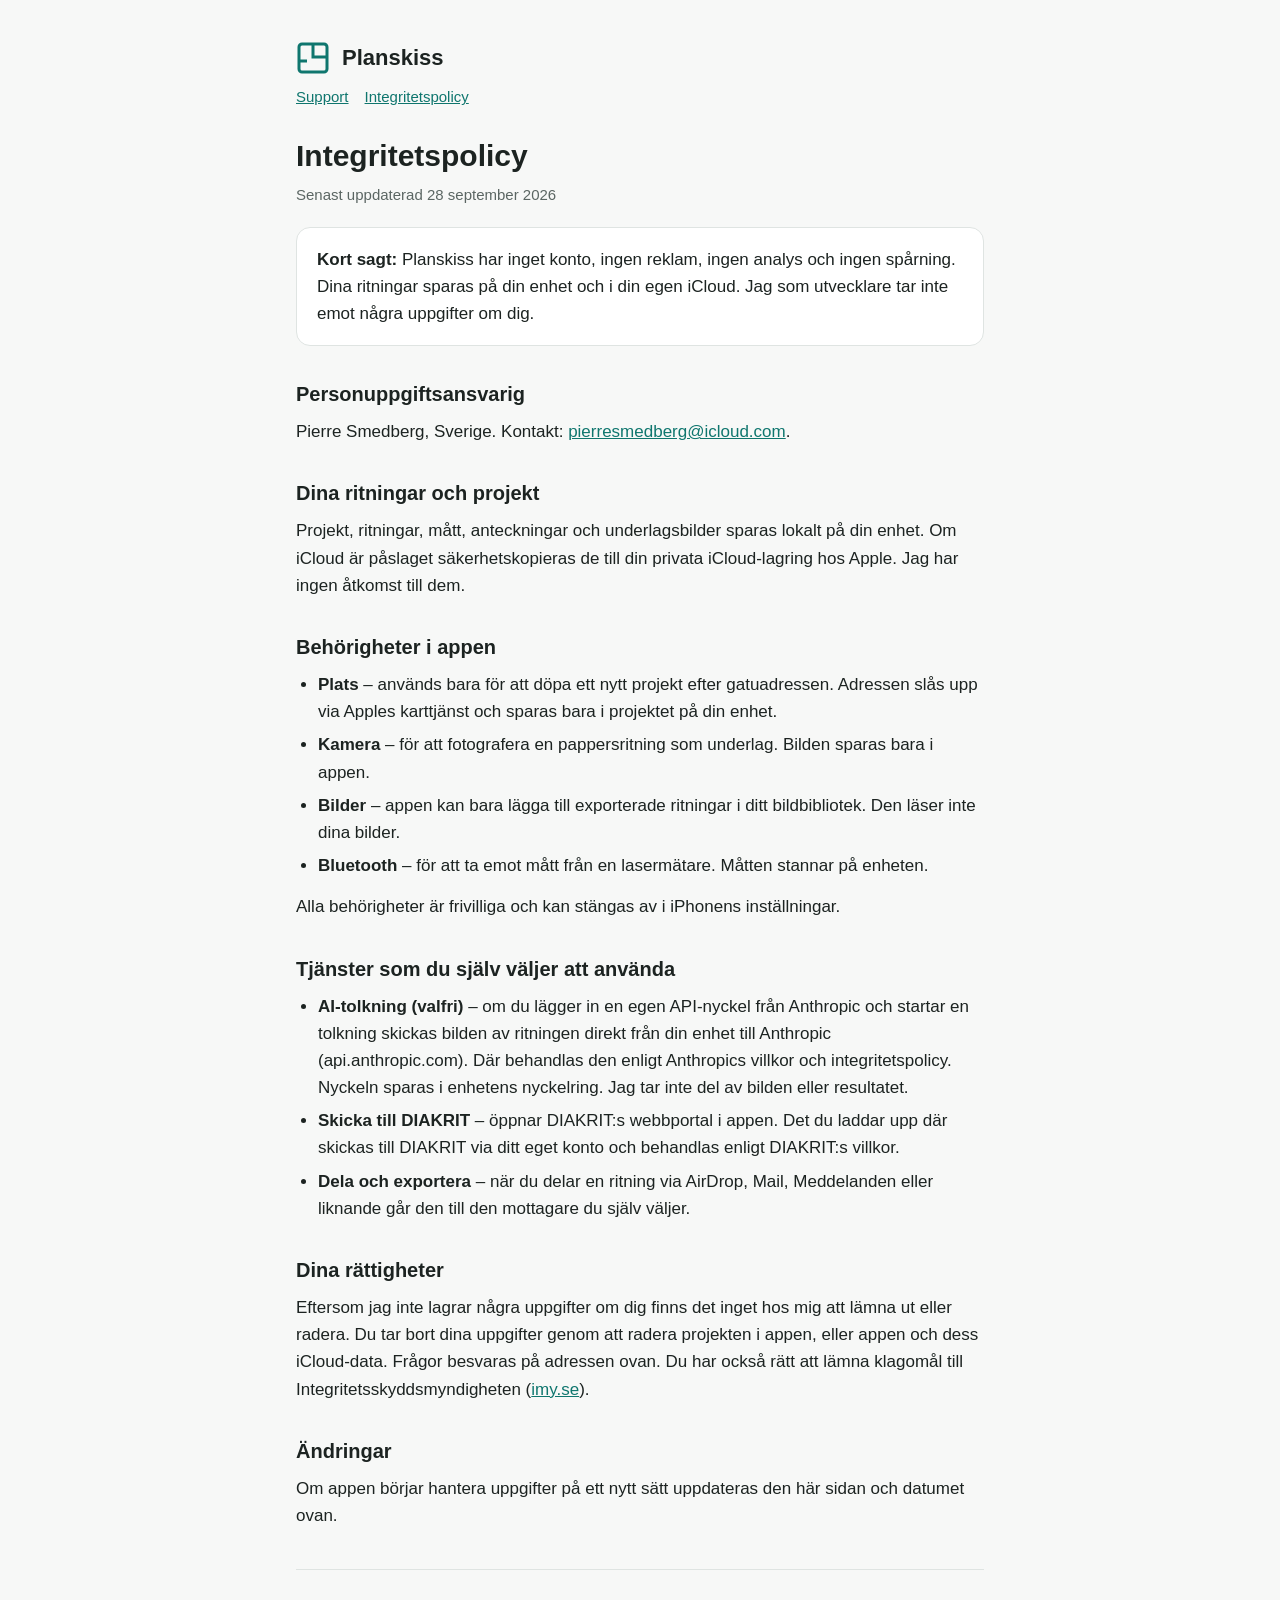
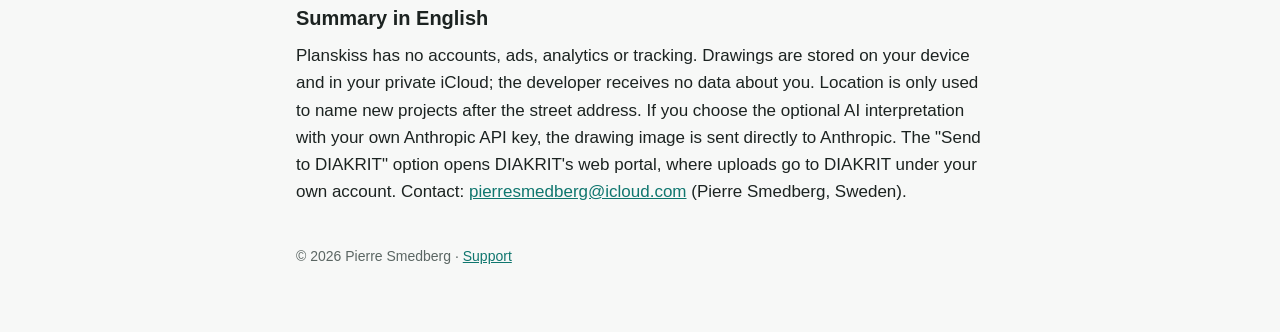
==== integritet.html @ 8eae8f8f "Support- och integritetssida för Planskiss Co-Authored-By: Claude Opus 5.5 <noreply@anthropic.com>" ====
<!doctype html>
<html lang="sv">
<head>
<meta charset="utf-8">
<meta name="viewport" content="width=device-width, initial-scale=1">
<title>Planskiss – Integritetspolicy</title>
<meta name="description" content="Integritetspolicy för appen Planskiss.">
<link rel="stylesheet" href="style.css">
</head>
<body>
<main>
  <header>
    <div class="brand">
      <svg width="34" height="34" viewBox="0 0 34 34" aria-hidden="true"><rect x="3" y="3" width="28" height="28" rx="3" fill="none" stroke="var(--accent)" stroke-width="3"/><path d="M17 3v13h14M3 20h8" fill="none" stroke="var(--accent)" stroke-width="3"/></svg>
      Planskiss
    </div>
    <nav><a href="./">Support</a><a href="integritet.html">Integritetspolicy</a></nav>
  </header>

  <h1>Integritetspolicy</h1>
  <p class="muted">Senast uppdaterad 28 september 2026</p>

  <div class="card">
    <p><strong>Kort sagt:</strong> Planskiss har inget konto, ingen reklam, ingen analys och ingen spårning. Dina ritningar sparas på din enhet och i din egen iCloud. Jag som utvecklare tar inte emot några uppgifter om dig.</p>
  </div>

  <h2>Personuppgiftsansvarig</h2>
  <p>Pierre Smedberg, Sverige. Kontakt: <a href="mailto:pierresmedberg@icloud.com">pierresmedberg@icloud.com</a>.</p>

  <h2>Dina ritningar och projekt</h2>
  <p>Projekt, ritningar, mått, anteckningar och underlagsbilder sparas lokalt på din enhet. Om iCloud är påslaget säkerhetskopieras de till din privata iCloud-lagring hos Apple. Jag har ingen åtkomst till dem.</p>

  <h2>Behörigheter i appen</h2>
  <ul>
    <li><strong>Plats</strong> – används bara för att döpa ett nytt projekt efter gatuadressen. Adressen slås upp via Apples karttjänst och sparas bara i projektet på din enhet.</li>
    <li><strong>Kamera</strong> – för att fotografera en pappersritning som underlag. Bilden sparas bara i appen.</li>
    <li><strong>Bilder</strong> – appen kan bara lägga till exporterade ritningar i ditt bildbibliotek. Den läser inte dina bilder.</li>
    <li><strong>Bluetooth</strong> – för att ta emot mått från en lasermätare. Måtten stannar på enheten.</li>
  </ul>
  <p>Alla behörigheter är frivilliga och kan stängas av i iPhonens inställningar.</p>

  <h2>Tjänster som du själv väljer att använda</h2>
  <ul>
    <li><strong>AI-tolkning (valfri)</strong> – om du lägger in en egen API-nyckel från Anthropic och startar en tolkning skickas bilden av ritningen direkt från din enhet till Anthropic (api.anthropic.com). Där behandlas den enligt Anthropics villkor och integritetspolicy. Nyckeln sparas i enhetens nyckelring. Jag tar inte del av bilden eller resultatet.</li>
    <li><strong>Skicka till DIAKRIT</strong> – öppnar DIAKRIT:s webbportal i appen. Det du laddar upp där skickas till DIAKRIT via ditt eget konto och behandlas enligt DIAKRIT:s villkor.</li>
    <li><strong>Dela och exportera</strong> – när du delar en ritning via AirDrop, Mail, Meddelanden eller liknande går den till den mottagare du själv väljer.</li>
  </ul>

  <h2>Dina rättigheter</h2>
  <p>Eftersom jag inte lagrar några uppgifter om dig finns det inget hos mig att lämna ut eller radera. Du tar bort dina uppgifter genom att radera projekten i appen, eller appen och dess iCloud-data. Frågor besvaras på adressen ovan. Du har också rätt att lämna klagomål till Integritetsskyddsmyndigheten (<a href="https://www.imy.se">imy.se</a>).</p>

  <h2>Ändringar</h2>
  <p>Om appen börjar hantera uppgifter på ett nytt sätt uppdateras den här sidan och datumet ovan.</p>

  <hr>
  <h2 lang="en">Summary in English</h2>
  <p lang="en">Planskiss has no accounts, ads, analytics or tracking. Drawings are stored on your device and in your private iCloud; the developer receives no data about you. Location is only used to name new projects after the street address. If you choose the optional AI interpretation with your own Anthropic API key, the drawing image is sent directly to Anthropic. The "Send to DIAKRIT" option opens DIAKRIT's web portal, where uploads go to DIAKRIT under your own account. Contact: <a href="mailto:pierresmedberg@icloud.com">pierresmedberg@icloud.com</a> (Pierre Smedberg, Sweden).</p>

  <footer>© 2026 Pierre Smedberg · <a href="./">Support</a></footer>
</main>
</body>
</html>
---- style.css ----
:root {
  --bg: #f7f8f7;
  --card: #ffffff;
  --text: #1c2321;
  --muted: #5b6663;
  --line: #dfe4e2;
  --accent: #0f766e;
}
@media (prefers-color-scheme: dark) {
  :root {
    --bg: #121615;
    --card: #1a201e;
    --text: #e8eeec;
    --muted: #a3b0ac;
    --line: #2c3532;
    --accent: #3fbfb2;
  }
}
* { box-sizing: border-box; }
body {
  margin: 0;
  background: var(--bg);
  color: var(--text);
  font: 17px/1.6 -apple-system, BlinkMacSystemFont, "Segoe UI", Roboto, Helvetica, Arial, sans-serif;
  -webkit-text-size-adjust: 100%;
}
main {
  max-width: 720px;
  margin: 0 auto;
  padding: 40px 16px 64px;
}
header { margin-bottom: 28px; }
.brand {
  display: flex;
  align-items: center;
  gap: 12px;
  font-weight: 700;
  font-size: 22px;
}
.brand svg { flex: none; }
nav { margin-top: 10px; font-size: 15px; }
nav a { margin-right: 16px; }
h1 { font-size: 30px; line-height: 1.25; margin: 0 0 8px; }
h2 { font-size: 20px; margin: 32px 0 8px; }
p, ul { margin: 0 0 14px; }
ul { padding-left: 22px; }
li { margin-bottom: 6px; }
a { color: var(--accent); }
.muted { color: var(--muted); font-size: 15px; }
.card {
  background: var(--card);
  border: 1px solid var(--line);
  border-radius: 14px;
  padding: 18px 20px;
  margin: 20px 0;
}
.card p:last-child { margin-bottom: 0; }
details {
  background: var(--card);
  border: 1px solid var(--line);
  border-radius: 12px;
  padding: 12px 16px;
  margin-bottom: 10px;
}
summary { cursor: pointer; font-weight: 600; }
details p { margin: 10px 0 2px; }
hr { border: 0; border-top: 1px solid var(--line); margin: 40px 0 24px; }
footer { color: var(--muted); font-size: 14px; margin-top: 40px; }
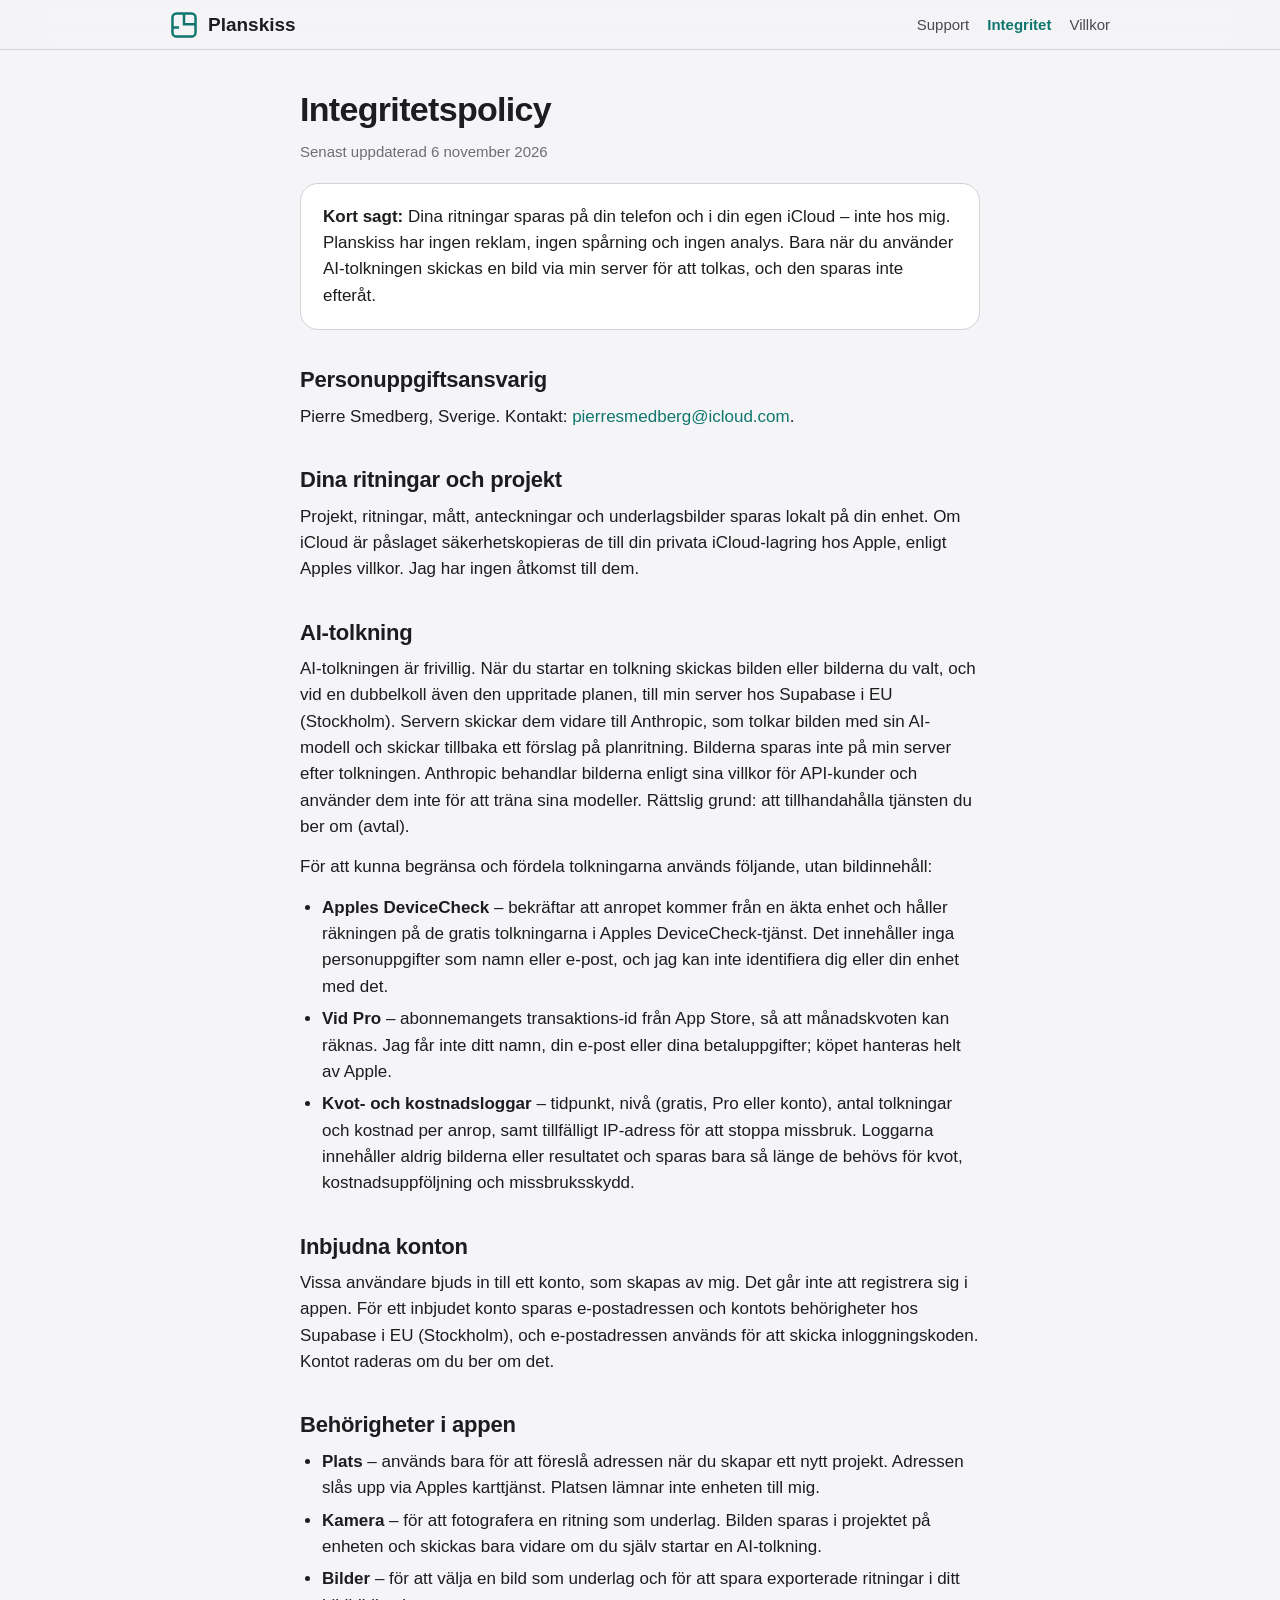
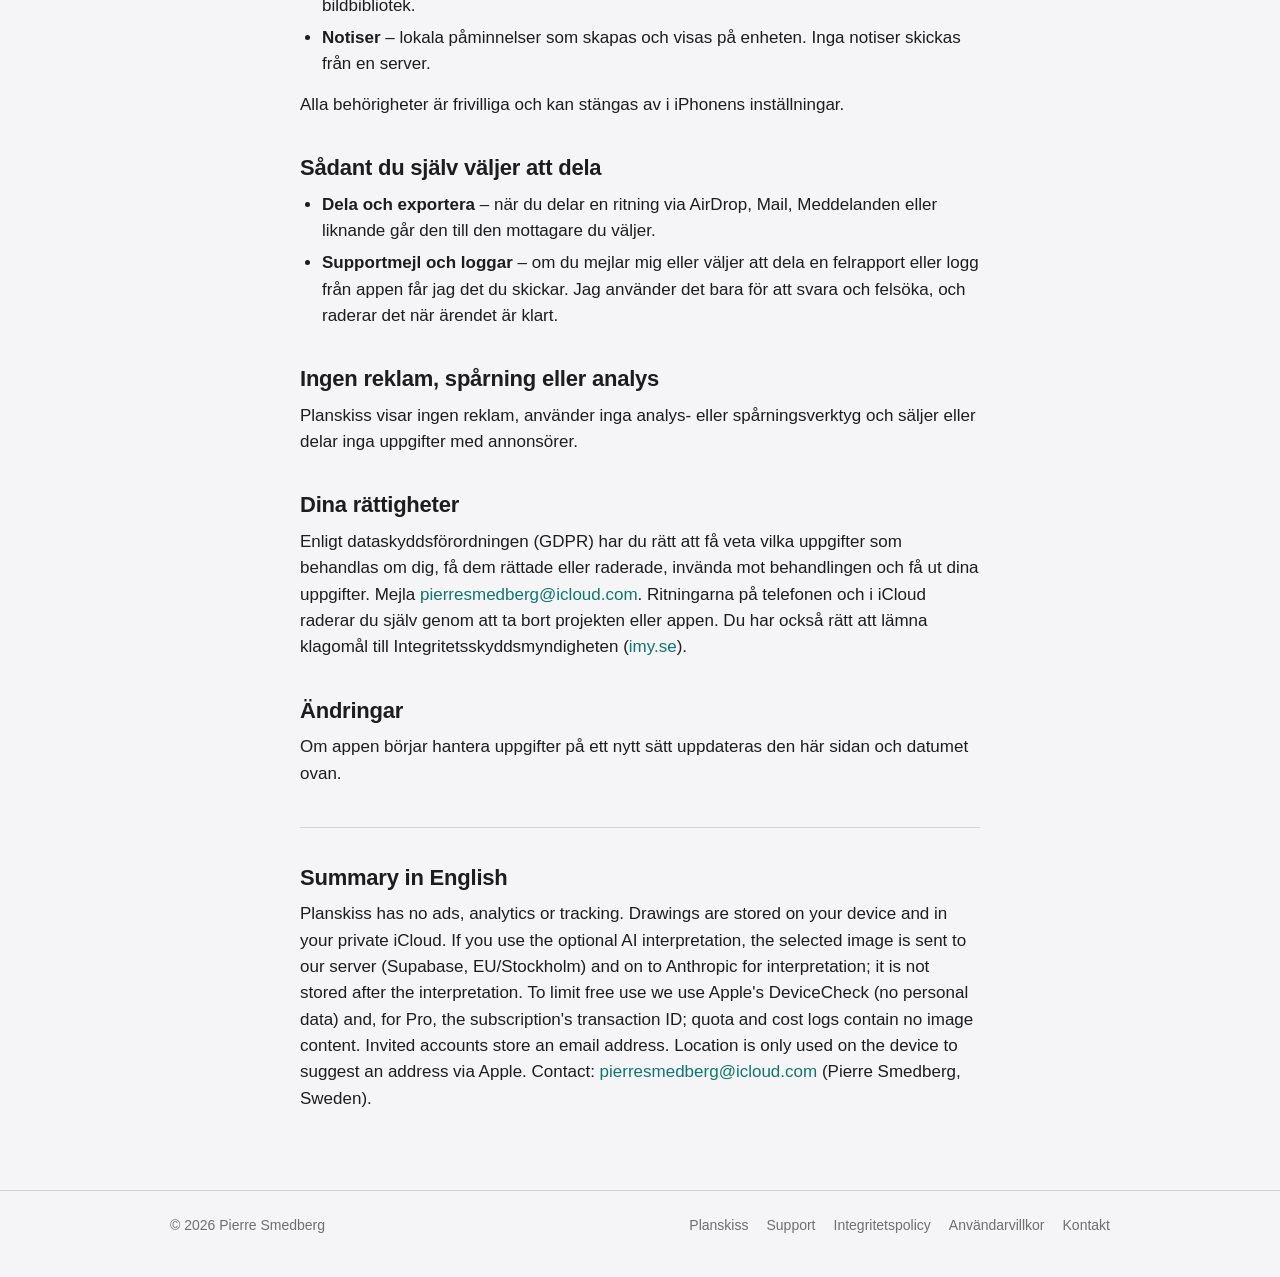
==== commit 068aab3c: "Produktsida, support, integritetspolicy och villkor för publika Planskiss Co-Authored-By: Claude Opu" ====
--- a/integritet.html
+++ b/integritet.html
@@ -8,55 +8,71 @@
 <link rel="stylesheet" href="style.css">
 </head>
 <body>
+<header class="site-header">
+  <div class="inner">
+    <a class="brand" href="index.html"><svg width="28" height="28" viewBox="0 0 34 34" aria-hidden="true"><rect x="3" y="3" width="28" height="28" rx="5" fill="none" stroke="var(--accent)" stroke-width="3"/><path d="M17 3v13h14M3 20h8" fill="none" stroke="var(--accent)" stroke-width="3"/></svg>Planskiss</a>
+    <nav class="site-nav" aria-label="Huvudmeny"><a href="support.html">Support</a><a href="integritet.html" aria-current="page">Integritet</a><a href="villkor.html">Villkor</a></nav>
+  </div>
+</header>
 <main>
-  <header>
-    <div class="brand">
-      <svg width="34" height="34" viewBox="0 0 34 34" aria-hidden="true"><rect x="3" y="3" width="28" height="28" rx="3" fill="none" stroke="var(--accent)" stroke-width="3"/><path d="M17 3v13h14M3 20h8" fill="none" stroke="var(--accent)" stroke-width="3"/></svg>
-      Planskiss
-    </div>
-    <nav><a href="./">Support</a><a href="integritet.html">Integritetspolicy</a></nav>
-  </header>
+<h1>Integritetspolicy</h1>
+<p class="muted">Senast uppdaterad 6 november 2026</p>
 
-  <h1>Integritetspolicy</h1>
-  <p class="muted">Senast uppdaterad 28 september 2026</p>
+<div class="card">
+  <p><strong>Kort sagt:</strong> Dina ritningar sparas på din telefon och i din egen iCloud – inte hos mig. Planskiss har ingen reklam, ingen spårning och ingen analys. Bara när du använder AI-tolkningen skickas en bild via min server för att tolkas, och den sparas inte efteråt.</p>
+</div>
 
-  <div class="card">
-    <p><strong>Kort sagt:</strong> Planskiss har inget konto, ingen reklam, ingen analys och ingen spårning. Dina ritningar sparas på din enhet och i din egen iCloud. Jag som utvecklare tar inte emot några uppgifter om dig.</p>
+<h2>Personuppgiftsansvarig</h2>
+<p>Pierre Smedberg, Sverige. Kontakt: <a href="mailto:pierresmedberg@icloud.com">pierresmedberg@icloud.com</a>.</p>
+
+<h2>Dina ritningar och projekt</h2>
+<p>Projekt, ritningar, mått, anteckningar och underlagsbilder sparas lokalt på din enhet. Om iCloud är påslaget säkerhetskopieras de till din privata iCloud-lagring hos Apple, enligt Apples villkor. Jag har ingen åtkomst till dem.</p>
+
+<h2>AI-tolkning</h2>
+<p>AI-tolkningen är frivillig. När du startar en tolkning skickas bilden eller bilderna du valt, och vid en dubbelkoll även den uppritade planen, till min server hos Supabase i EU (Stockholm). Servern skickar dem vidare till Anthropic, som tolkar bilden med sin AI-modell och skickar tillbaka ett förslag på planritning. Bilderna sparas inte på min server efter tolkningen. Anthropic behandlar bilderna enligt sina villkor för API-kunder och använder dem inte för att träna sina modeller. Rättslig grund: att tillhandahålla tjänsten du ber om (avtal).</p>
+<p>För att kunna begränsa och fördela tolkningarna används följande, utan bildinnehåll:</p>
+<ul>
+  <li><strong>Apples DeviceCheck</strong> – bekräftar att anropet kommer från en äkta enhet och håller räkningen på de gratis tolkningarna i Apples DeviceCheck-tjänst. Det innehåller inga personuppgifter som namn eller e-post, och jag kan inte identifiera dig eller din enhet med det.</li>
+  <li><strong>Vid Pro</strong> – abonnemangets transaktions-id från App Store, så att månadskvoten kan räknas. Jag får inte ditt namn, din e-post eller dina betaluppgifter; köpet hanteras helt av Apple.</li>
+  <li><strong>Kvot- och kostnadsloggar</strong> – tidpunkt, nivå (gratis, Pro eller konto), antal tolkningar och kostnad per anrop, samt tillfälligt IP-adress för att stoppa missbruk. Loggarna innehåller aldrig bilderna eller resultatet och sparas bara så länge de behövs för kvot, kostnadsuppföljning och missbruksskydd.</li>
+</ul>
+
+<h2>Inbjudna konton</h2>
+<p>Vissa användare bjuds in till ett konto, som skapas av mig. Det går inte att registrera sig i appen. För ett inbjudet konto sparas e-postadressen och kontots behörigheter hos Supabase i EU (Stockholm), och e-postadressen används för att skicka inloggningskoden. Kontot raderas om du ber om det.</p>
+
+<h2>Behörigheter i appen</h2>
+<ul>
+  <li><strong>Plats</strong> – används bara för att föreslå adressen när du skapar ett nytt projekt. Adressen slås upp via Apples karttjänst. Platsen lämnar inte enheten till mig.</li>
+  <li><strong>Kamera</strong> – för att fotografera en ritning som underlag. Bilden sparas i projektet på enheten och skickas bara vidare om du själv startar en AI-tolkning.</li>
+  <li><strong>Bilder</strong> – för att välja en bild som underlag och för att spara exporterade ritningar i ditt bildbibliotek.</li>
+  <li><strong>Notiser</strong> – lokala påminnelser som skapas och visas på enheten. Inga notiser skickas från en server.</li>
+</ul>
+<p>Alla behörigheter är frivilliga och kan stängas av i iPhonens inställningar.</p>
+
+<h2>Sådant du själv väljer att dela</h2>
+<ul>
+  <li><strong>Dela och exportera</strong> – när du delar en ritning via AirDrop, Mail, Meddelanden eller liknande går den till den mottagare du väljer.</li>
+  <li><strong>Supportmejl och loggar</strong> – om du mejlar mig eller väljer att dela en felrapport eller logg från appen får jag det du skickar. Jag använder det bara för att svara och felsöka, och raderar det när ärendet är klart.</li>
+</ul>
+
+<h2>Ingen reklam, spårning eller analys</h2>
+<p>Planskiss visar ingen reklam, använder inga analys- eller spårningsverktyg och säljer eller delar inga uppgifter med annonsörer.</p>
+
+<h2>Dina rättigheter</h2>
+<p>Enligt dataskyddsförordningen (GDPR) har du rätt att få veta vilka uppgifter som behandlas om dig, få dem rättade eller raderade, invända mot behandlingen och få ut dina uppgifter. Mejla <a href="mailto:pierresmedberg@icloud.com">pierresmedberg@icloud.com</a>. Ritningarna på telefonen och i iCloud raderar du själv genom att ta bort projekten eller appen. Du har också rätt att lämna klagomål till Integritetsskyddsmyndigheten (<a href="https://www.imy.se">imy.se</a>).</p>
+
+<h2>Ändringar</h2>
+<p>Om appen börjar hantera uppgifter på ett nytt sätt uppdateras den här sidan och datumet ovan.</p>
+
+<hr>
+<h2 lang="en">Summary in English</h2>
+<p lang="en">Planskiss has no ads, analytics or tracking. Drawings are stored on your device and in your private iCloud. If you use the optional AI interpretation, the selected image is sent to our server (Supabase, EU/Stockholm) and on to Anthropic for interpretation; it is not stored after the interpretation. To limit free use we use Apple's DeviceCheck (no personal data) and, for Pro, the subscription's transaction ID; quota and cost logs contain no image content. Invited accounts store an email address. Location is only used on the device to suggest an address via Apple. Contact: <a href="mailto:pierresmedberg@icloud.com">pierresmedberg@icloud.com</a> (Pierre Smedberg, Sweden).</p>
+</main>
+<footer class="site-footer">
+  <div class="inner">
+    <span>© 2026 Pierre Smedberg</span>
+    <nav aria-label="Sidfot"><a href="index.html">Planskiss</a><a href="support.html">Support</a><a href="integritet.html">Integritetspolicy</a><a href="villkor.html">Användarvillkor</a><a href="mailto:pierresmedberg@icloud.com?subject=Planskiss">Kontakt</a></nav>
   </div>
-
-  <h2>Personuppgiftsansvarig</h2>
-  <p>Pierre Smedberg, Sverige. Kontakt: <a href="mailto:pierresmedberg@icloud.com">pierresmedberg@icloud.com</a>.</p>
-
-  <h2>Dina ritningar och projekt</h2>
-  <p>Projekt, ritningar, mått, anteckningar och underlagsbilder sparas lokalt på din enhet. Om iCloud är påslaget säkerhetskopieras de till din privata iCloud-lagring hos Apple. Jag har ingen åtkomst till dem.</p>
-
-  <h2>Behörigheter i appen</h2>
-  <ul>
-    <li><strong>Plats</strong> – används bara för att döpa ett nytt projekt efter gatuadressen. Adressen slås upp via Apples karttjänst och sparas bara i projektet på din enhet.</li>
-    <li><strong>Kamera</strong> – för att fotografera en pappersritning som underlag. Bilden sparas bara i appen.</li>
-    <li><strong>Bilder</strong> – appen kan bara lägga till exporterade ritningar i ditt bildbibliotek. Den läser inte dina bilder.</li>
-    <li><strong>Bluetooth</strong> – för att ta emot mått från en lasermätare. Måtten stannar på enheten.</li>
-  </ul>
-  <p>Alla behörigheter är frivilliga och kan stängas av i iPhonens inställningar.</p>
-
-  <h2>Tjänster som du själv väljer att använda</h2>
-  <ul>
-    <li><strong>AI-tolkning (valfri)</strong> – om du lägger in en egen API-nyckel från Anthropic och startar en tolkning skickas bilden av ritningen direkt från din enhet till Anthropic (api.anthropic.com). Där behandlas den enligt Anthropics villkor och integritetspolicy. Nyckeln sparas i enhetens nyckelring. Jag tar inte del av bilden eller resultatet.</li>
-    <li><strong>Skicka till DIAKRIT</strong> – öppnar DIAKRIT:s webbportal i appen. Det du laddar upp där skickas till DIAKRIT via ditt eget konto och behandlas enligt DIAKRIT:s villkor.</li>
-    <li><strong>Dela och exportera</strong> – när du delar en ritning via AirDrop, Mail, Meddelanden eller liknande går den till den mottagare du själv väljer.</li>
-  </ul>
-
-  <h2>Dina rättigheter</h2>
-  <p>Eftersom jag inte lagrar några uppgifter om dig finns det inget hos mig att lämna ut eller radera. Du tar bort dina uppgifter genom att radera projekten i appen, eller appen och dess iCloud-data. Frågor besvaras på adressen ovan. Du har också rätt att lämna klagomål till Integritetsskyddsmyndigheten (<a href="https://www.imy.se">imy.se</a>).</p>
-
-  <h2>Ändringar</h2>
-  <p>Om appen börjar hantera uppgifter på ett nytt sätt uppdateras den här sidan och datumet ovan.</p>
-
-  <hr>
-  <h2 lang="en">Summary in English</h2>
-  <p lang="en">Planskiss has no accounts, ads, analytics or tracking. Drawings are stored on your device and in your private iCloud; the developer receives no data about you. Location is only used to name new projects after the street address. If you choose the optional AI interpretation with your own Anthropic API key, the drawing image is sent directly to Anthropic. The "Send to DIAKRIT" option opens DIAKRIT's web portal, where uploads go to DIAKRIT under your own account. Contact: <a href="mailto:pierresmedberg@icloud.com">pierresmedberg@icloud.com</a> (Pierre Smedberg, Sweden).</p>
-
-  <footer>© 2026 Pierre Smedberg · <a href="./">Support</a></footer>
-</main>
+</footer>
 </body>
 </html>
--- a/style.css
+++ b/style.css
@@ -1,68 +1,208 @@
 :root {
-  --bg: #f7f8f7;
+  color-scheme: light dark;
+  --bg: #f5f5f7;
   --card: #ffffff;
-  --text: #1c2321;
-  --muted: #5b6663;
-  --line: #dfe4e2;
+  --text: #1d1d1f;
+  --muted: #6e6e73;
+  --line: #d2d2d7;
   --accent: #0f766e;
+  --accent-soft: rgba(15, 118, 110, 0.10);
+  --plan: #1d1d1f;
+  --plan-fill: #ffffff;
 }
 @media (prefers-color-scheme: dark) {
   :root {
-    --bg: #121615;
-    --card: #1a201e;
-    --text: #e8eeec;
-    --muted: #a3b0ac;
-    --line: #2c3532;
+    --bg: #000000;
+    --card: #1c1c1e;
+    --text: #f5f5f7;
+    --muted: #a1a1a6;
+    --line: #38383a;
     --accent: #3fbfb2;
+    --accent-soft: rgba(63, 191, 178, 0.16);
+    --plan: #f5f5f7;
+    --plan-fill: #2c2c2e;
   }
 }
 * { box-sizing: border-box; }
+html { -webkit-text-size-adjust: 100%; }
 body {
   margin: 0;
   background: var(--bg);
   color: var(--text);
-  font: 17px/1.6 -apple-system, BlinkMacSystemFont, "Segoe UI", Roboto, Helvetica, Arial, sans-serif;
-  -webkit-text-size-adjust: 100%;
-}
+  font: 17px/1.55 -apple-system, BlinkMacSystemFont, "SF Pro Text", "Segoe UI", Roboto, Helvetica, Arial, sans-serif;
+}
+a { color: var(--accent); text-decoration: none; }
+a:hover, a:focus-visible { text-decoration: underline; }
+
+/* Navigering */
+.site-header {
+  position: sticky;
+  top: 0;
+  z-index: 10;
+  background: color-mix(in srgb, var(--bg) 82%, transparent);
+  -webkit-backdrop-filter: saturate(180%) blur(20px);
+  backdrop-filter: saturate(180%) blur(20px);
+  border-bottom: 1px solid var(--line);
+}
+.site-header .inner {
+  max-width: 980px;
+  margin: 0 auto;
+  padding: 10px 20px;
+  display: flex;
+  align-items: center;
+  justify-content: space-between;
+  gap: 12px;
+  flex-wrap: wrap;
+}
+.brand {
+  display: inline-flex;
+  align-items: center;
+  gap: 10px;
+  font-weight: 600;
+  font-size: 19px;
+  color: var(--text);
+}
+.brand:hover { text-decoration: none; }
+.brand svg { flex: none; }
+.site-nav { display: flex; gap: 18px; font-size: 15px; flex-wrap: wrap; }
+.site-nav a { color: var(--text); opacity: 0.8; }
+.site-nav a:hover { opacity: 1; }
+.site-nav a[aria-current="page"] { color: var(--accent); opacity: 1; font-weight: 600; }
+
+/* Innehåll */
 main {
   max-width: 720px;
   margin: 0 auto;
-  padding: 40px 16px 64px;
-}
-header { margin-bottom: 28px; }
-.brand {
+  padding: 40px 20px 64px;
+}
+main.wide { max-width: 980px; }
+h1 { font-size: 34px; line-height: 1.15; letter-spacing: -0.02em; margin: 0 0 10px; }
+h2 { font-size: 22px; line-height: 1.25; letter-spacing: -0.01em; margin: 36px 0 10px; }
+h3 { font-size: 18px; margin: 0 0 6px; }
+p, ul, ol { margin: 0 0 14px; }
+ul, ol { padding-left: 22px; }
+li { margin-bottom: 6px; }
+.muted { color: var(--muted); font-size: 15px; }
+.lead { font-size: 21px; line-height: 1.45; color: var(--muted); }
+
+.card {
+  background: var(--card);
+  border: 1px solid var(--line);
+  border-radius: 18px;
+  padding: 20px 22px;
+  margin: 20px 0;
+}
+.card p:last-child, .card ul:last-child { margin-bottom: 0; }
+details {
+  background: var(--card);
+  border: 1px solid var(--line);
+  border-radius: 14px;
+  padding: 14px 18px;
+  margin-bottom: 10px;
+}
+summary { cursor: pointer; font-weight: 600; }
+details p, details ul { margin: 10px 0 2px; }
+hr { border: 0; border-top: 1px solid var(--line); margin: 40px 0 24px; }
+
+/* Produktsidan */
+.hero {
+  display: grid;
+  grid-template-columns: 1.1fr 0.9fr;
+  gap: 40px;
+  align-items: center;
+  padding: 24px 0 16px;
+}
+.hero h1 { font-size: 52px; }
+.hero .lead { margin-bottom: 24px; }
+.hero-art { display: flex; justify-content: center; }
+.hero-art svg { width: 100%; max-width: 300px; height: auto; }
+
+.store-slot {
+  display: inline-flex;
+  align-items: center;
+  gap: 10px;
+  padding: 12px 22px;
+  border-radius: 999px;
+  border: 1px dashed var(--line);
+  background: var(--card);
+  color: var(--muted);
+  font-weight: 600;
+  font-size: 16px;
+}
+.store-slot svg { flex: none; }
+.store-note { display: block; margin-top: 10px; }
+
+.features {
+  display: grid;
+  grid-template-columns: repeat(3, 1fr);
+  gap: 16px;
+  margin: 16px 0 8px;
+}
+.feature {
+  background: var(--card);
+  border: 1px solid var(--line);
+  border-radius: 18px;
+  padding: 20px;
+}
+.feature p { margin: 0; color: var(--muted); font-size: 16px; }
+.feature .icon {
+  width: 36px; height: 36px;
+  border-radius: 10px;
+  background: var(--accent-soft);
+  color: var(--accent);
+  display: flex; align-items: center; justify-content: center;
+  margin-bottom: 12px;
+}
+
+.plans {
+  display: grid;
+  grid-template-columns: 1fr 1fr;
+  gap: 16px;
+  margin: 16px 0;
+}
+.plan-card {
+  background: var(--card);
+  border: 1px solid var(--line);
+  border-radius: 18px;
+  padding: 22px;
+}
+.plan-card.pro { border: 2px solid var(--accent); }
+.plan-card h3 { font-size: 22px; }
+.plan-card .tag { color: var(--muted); font-size: 15px; margin-bottom: 12px; }
+.plan-card ul { margin: 0; }
+.section-title { text-align: center; margin-top: 56px; }
+.section-lead { text-align: center; color: var(--muted); margin: 0 auto 8px; max-width: 560px; }
+
+/* Sidfot */
+.site-footer {
+  border-top: 1px solid var(--line);
+  color: var(--muted);
+  font-size: 14px;
+}
+.site-footer .inner {
+  max-width: 980px;
+  margin: 0 auto;
+  padding: 24px 20px 40px;
   display: flex;
-  align-items: center;
-  gap: 12px;
-  font-weight: 700;
-  font-size: 22px;
-}
-.brand svg { flex: none; }
-nav { margin-top: 10px; font-size: 15px; }
-nav a { margin-right: 16px; }
-h1 { font-size: 30px; line-height: 1.25; margin: 0 0 8px; }
-h2 { font-size: 20px; margin: 32px 0 8px; }
-p, ul { margin: 0 0 14px; }
-ul { padding-left: 22px; }
-li { margin-bottom: 6px; }
-a { color: var(--accent); }
-.muted { color: var(--muted); font-size: 15px; }
-.card {
-  background: var(--card);
-  border: 1px solid var(--line);
-  border-radius: 14px;
-  padding: 18px 20px;
-  margin: 20px 0;
-}
-.card p:last-child { margin-bottom: 0; }
-details {
-  background: var(--card);
-  border: 1px solid var(--line);
-  border-radius: 12px;
-  padding: 12px 16px;
-  margin-bottom: 10px;
-}
-summary { cursor: pointer; font-weight: 600; }
-details p { margin: 10px 0 2px; }
-hr { border: 0; border-top: 1px solid var(--line); margin: 40px 0 24px; }
-footer { color: var(--muted); font-size: 14px; margin-top: 40px; }
+  flex-wrap: wrap;
+  gap: 8px 20px;
+  justify-content: space-between;
+}
+.site-footer nav { display: flex; flex-wrap: wrap; gap: 8px 18px; }
+.site-footer a { color: var(--muted); }
+
+@media (max-width: 760px) {
+  .hero { grid-template-columns: 1fr; gap: 24px; text-align: center; }
+  .hero h1 { font-size: 40px; }
+  .hero .lead { font-size: 19px; }
+  .hero-art { order: -1; }
+  .hero-art svg { max-width: 220px; }
+  .features { grid-template-columns: 1fr; }
+  .plans { grid-template-columns: 1fr; }
+  h1 { font-size: 30px; }
+}
+@media (max-width: 420px) {
+  .site-header .inner { justify-content: center; }
+  .site-nav { gap: 14px; justify-content: center; }
+}
+.center { text-align: center; }
